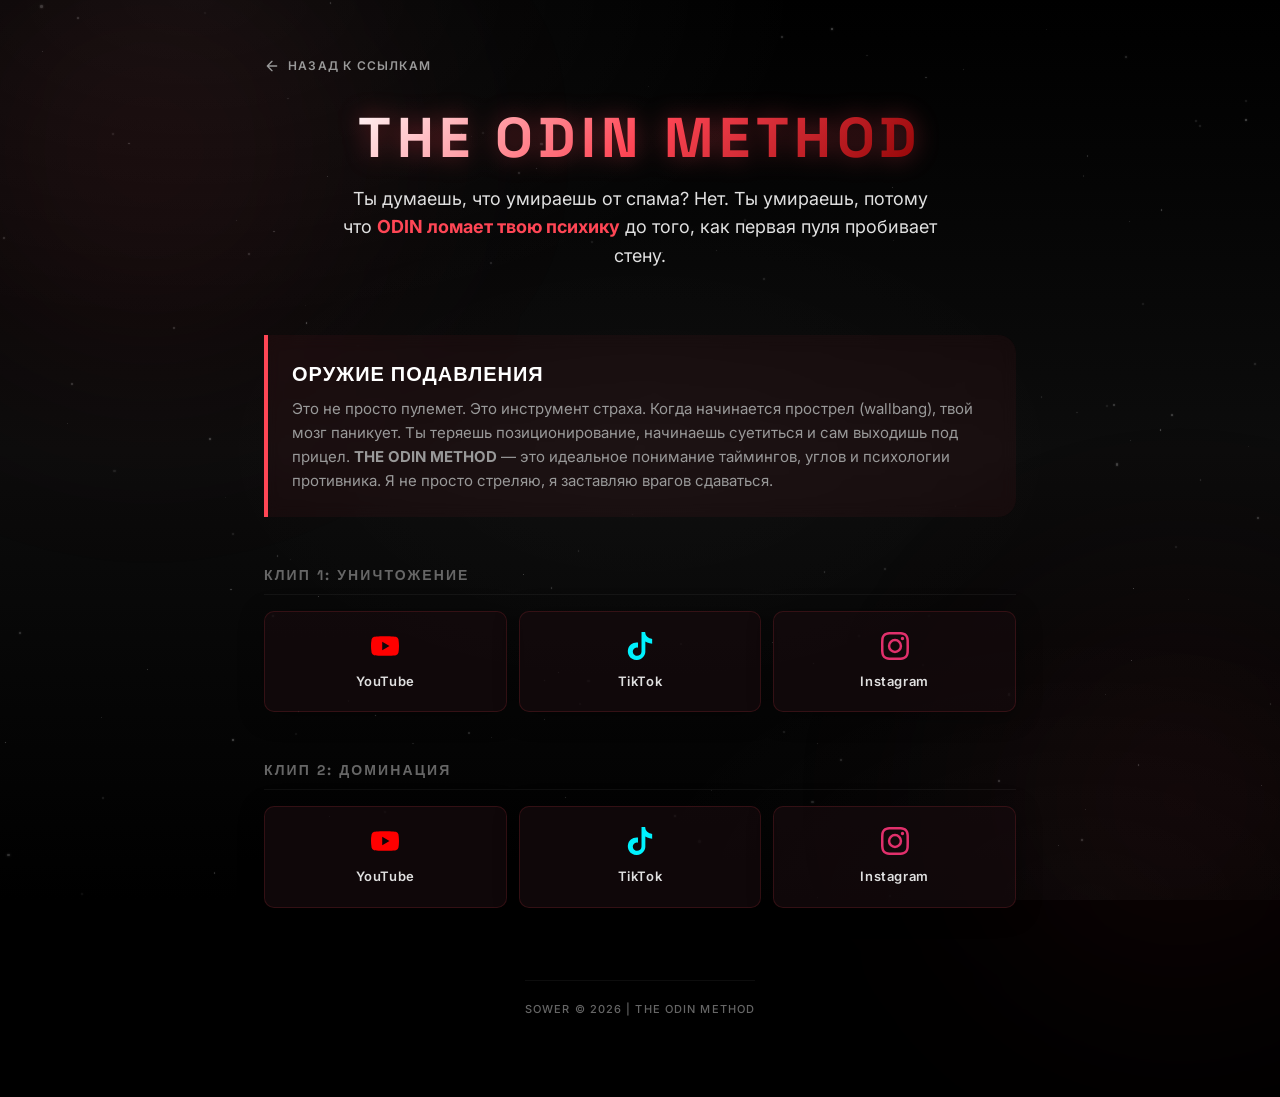
==== val/index.html @ 3fa00acd "Switch theme accents to white; add parallax & ripple Update UI theme to use white/monochrome accents" ====
<!DOCTYPE html>
<html lang="ru">
<head>
  <meta charset="UTF-8" />
  <meta name="viewport" content="width=device-width, initial-scale=1.0" />
  <title>SOWER — THE ODIN METHOD</title>
  <meta name="description" content="Почему ты умираешь от ODIN? Узнай про The ODIN Method." />
  <link rel="preconnect" href="https://fonts.googleapis.com" />
  <link rel="preconnect" href="https://fonts.gstatic.com" crossorigin />
  <link href="https://fonts.googleapis.com/css2?family=Inter:wght@300;400;500;600;700;900&family=Space+Grotesk:wght@300;400;500;600;700;900&display=swap" rel="stylesheet" />
  <link rel="stylesheet" href="../style.css" />
  <link rel="icon" type="image/png" href="../sow_mp4.png" />
  <style>
    /* Valorant ODIN Theme Overrides */
    :root {
      --accent: #ff4655;
      --accent2: #ff7580;
      --bg-card: rgba(20, 10, 12, 0.75);
      --border: rgba(255, 70, 85, 0.15);
      --border-h: rgba(255, 70, 85, 0.4);
      --platform-youtube: #ff0000;
      --platform-tiktok: #00f2fe;
      --platform-instagram: #e1306c;
    }
    
    .bg__glow--1 { background: radial-gradient(circle, rgba(255, 70, 85, 0.1) 0%, transparent 65%); }
    .bg__glow--2 { background: radial-gradient(circle, rgba(200, 40, 50, 0.1) 0%, transparent 65%); }
    
    .odin-header {
      text-align: center;
      margin-bottom: 2rem;
      animation: fadeSlideDown 0.7s ease both;
    }
    
    .odin-title {
      font-family: var(--font-display);
      font-size: 56px;
      font-weight: 900;
      text-transform: uppercase;
      letter-spacing: 0.1em;
      background: linear-gradient(135deg, #ffffff 0%, #ff4655 50%, #8b0000 100%);
      -webkit-background-clip: text;
      -webkit-text-fill-color: transparent;
      background-clip: text;
      margin-bottom: 1rem;
      filter: drop-shadow(0 0 12px rgba(255, 70, 85, 0.4));
      line-height: 1.1;
    }
    
    .odin-subtitle {
      font-size: 18px;
      color: var(--gray-1);
      max-width: 600px;
      margin: 0 auto 2rem;
      line-height: 1.6;
    }

    .odin-subtitle span {
      color: var(--accent);
      font-weight: 700;
    }

    .odin-reason {
      background: rgba(255, 70, 85, 0.05);
      border-left: 4px solid var(--accent);
      padding: 1.5rem;
      border-radius: 0 var(--radius) var(--radius) 0;
      margin-bottom: 2rem;
      backdrop-filter: blur(8px);
      -webkit-backdrop-filter: blur(8px);
      text-align: left;
      animation: fadeSlideUp 0.7s ease both 0.2s;
    }

    .odin-reason h3 {
      font-family: var(--font-display);
      font-size: 20px;
      margin-bottom: 0.5rem;
      color: #fff;
      letter-spacing: 0.05em;
    }

    .odin-reason p {
      color: var(--gray-2);
      font-size: 15px;
      line-height: 1.6;
    }

    .video-group {
      margin-top: 1rem;
      width: 100%;
      animation: fadeSlideUp 0.7s ease both 0.3s;
    }

    .video-group h3 {
      font-family: var(--font-display);
      font-size: 14px;
      letter-spacing: 0.15em;
      text-transform: uppercase;
      color: var(--gray-3);
      margin-bottom: 1rem;
      text-align: left;
      border-bottom: 1px solid rgba(255,255,255,0.05);
      padding-bottom: 8px;
    }

    .video-links {
      display: grid;
      grid-template-columns: repeat(3, 1fr);
      gap: 12px;
      margin-bottom: 2rem;
    }

    .video-link {
      display: flex;
      flex-direction: column;
      align-items: center;
      justify-content: center;
      padding: 20px 16px;
      background: var(--bg-card);
      border: 1px solid var(--border);
      border-radius: var(--radius-sm);
      color: var(--white);
      transition: all 0.3s cubic-bezier(0.34, 1.56, 0.64, 1);
      text-decoration: none;
      gap: 12px;
      box-shadow: var(--shadow);
    }

    .video-link:hover {
      background: rgba(255, 70, 85, 0.1);
      border-color: var(--accent);
      transform: translateY(-4px) scale(1.02);
      box-shadow: 0 8px 24px rgba(255, 70, 85, 0.25);
    }

    .video-link svg {
      width: 28px;
      height: 28px;
      transition: transform 0.3s ease;
    }

    .video-link:hover svg {
      transform: scale(1.15);
    }

    .video-link span {
      font-size: 13px;
      font-weight: 600;
      letter-spacing: 0.05em;
      color: var(--gray-1);
    }
    
    .back-btn {
      display: inline-flex;
      align-items: center;
      gap: 8px;
      color: var(--gray-2);
      text-decoration: none;
      margin-bottom: 2rem;
      font-size: 12px;
      font-weight: 600;
      letter-spacing: 0.1em;
      transition: color 0.3s, transform 0.3s;
      animation: fadeSlideDown 0.7s ease both;
    }
    .back-btn:hover {
      color: var(--white);
      transform: translateX(-4px);
    }

    @media (max-width: 600px) {
      .video-links {
        grid-template-columns: 1fr;
      }
      .odin-title {
        font-size: 40px;
      }
      .odin-reason p {
        font-size: 14px;
      }
    }
  </style>
</head>
<body>

  <!-- Background -->
  <div class="bg">
    <div class="bg__stars" id="bgStars"></div>
    <div class="bg__glow bg__glow--1"></div>
    <div class="bg__glow bg__glow--2"></div>
  </div>

  <div class="layout-wrapper" style="flex-direction: column; align-items: center; max-width: 800px;">
    
    <main class="taplink" style="max-width: 100%; width: 100%;">
      
      <div style="width: 100%; text-align: left;">
        <a href="../" class="back-btn">
          <svg width="16" height="16" viewBox="0 0 24 24" fill="none" stroke="currentColor" stroke-width="2" stroke-linecap="round" stroke-linejoin="round"><path d="M19 12H5M12 19l-7-7 7-7"/></svg>
          НАЗАД К ССЫЛКАМ
        </a>
      </div>

      <header class="odin-header">
        <h1 class="odin-title">THE ODIN METHOD</h1>
        <p class="odin-subtitle">
          Ты думаешь, что умираешь от спама? Нет. Ты умираешь, потому что <span>ODIN ломает твою психику</span> до того, как первая пуля пробивает стену.
        </p>
      </header>

      <section class="odin-reason">
        <h3>ОРУЖИЕ ПОДАВЛЕНИЯ</h3>
        <p>
          Это не просто пулемет. Это инструмент страха. Когда начинается прострел (wallbang), твой мозг паникует. Ты теряешь позиционирование, начинаешь суетиться и сам выходишь под прицел. <b>THE ODIN METHOD</b> — это идеальное понимание таймингов, углов и психологии противника. Я не просто стреляю, я заставляю врагов сдаваться.
        </p>
      </section>

      <section class="video-group">
        <h3>КЛИП 1: УНИЧТОЖЕНИЕ</h3>
        <div class="video-links">
          <a href="https://www.youtube.com/shorts/_hIxSQ-aEFY" target="_blank" rel="noopener" class="video-link" style="--video-accent: var(--platform-youtube);">
            <svg viewBox="0 0 24 24" fill="var(--platform-youtube)"><path d="M23.495 6.205a3.007 3.007 0 0 0-2.088-2.088c-1.87-.501-9.396-.501-9.396-.501s-7.507-.01-9.396.501A3.007 3.007 0 0 0 .527 6.205a31.247 31.247 0 0 0-.522 5.805 31.247 31.247 0 0 0 .522 5.783 3.007 3.007 0 0 0 2.088 2.088c1.868.502 9.396.502 9.396.502s7.506 0 9.396-.502a3.007 3.007 0 0 0 2.088-2.088 31.247 31.247 0 0 0 .5-5.783 31.247 31.247 0 0 0-.5-5.805zM9.609 15.601V8.408l6.264 3.602z"/></svg>
            <span>YouTube</span>
          </a>
          <a href="https://www.tiktok.com/@sow.mp4/video/7539954958112722184" target="_blank" rel="noopener" class="video-link">
            <svg viewBox="0 0 24 24" fill="var(--platform-tiktok)"><path d="M12.525.02c1.31-.02 2.61-.01 3.91-.02.08 1.53.63 3.09 1.75 4.17 1.12 1.11 2.7 1.62 4.24 1.79v4.03c-1.44-.05-2.89-.35-4.2-.97-.57-.26-1.1-.59-1.62-.93-.01 2.92.01 5.84-.02 8.75-.08 1.4-.54 2.79-1.35 3.94-1.31 1.92-3.58 3.17-5.91 3.21-1.43.08-2.86-.31-4.08-1.03-2.02-1.19-3.44-3.37-3.65-5.71-.02-.5-.03-1-.01-1.49.18-1.9 1.12-3.72 2.58-4.96 1.66-1.44 3.98-2.13 6.15-1.72.02 1.48-.04 2.96-.04 4.44-.9-.32-1.98-.23-2.81.33-.85.51-1.44 1.43-1.58 2.41-.14.99.12 2.03.74 2.81.62.78 1.55 1.28 2.56 1.35 1 .08 2.04-.23 2.83-.88.75-.63 1.19-1.58 1.25-2.57.06-2.15.02-4.3.03-6.45V.02z"/></svg>
            <span>TikTok</span>
          </a>
          <a href="https://www.instagram.com/reel/DNgINRoItLT/?igsh=bnoxNm1lanJvbm1h" target="_blank" rel="noopener" class="video-link">
            <svg viewBox="0 0 24 24" fill="var(--platform-instagram)"><path d="M12 2.163c3.204 0 3.584.012 4.85.07 3.252.148 4.771 1.691 4.919 4.919.058 1.265.069 1.645.069 4.849 0 3.205-.012 3.584-.069 4.849-.149 3.225-1.664 4.771-4.919 4.919-1.266.058-1.644.07-4.85.07-3.204 0-3.584-.012-4.849-.07-3.26-.149-4.771-1.699-4.919-4.92-.058-1.265-.07-1.644-.07-4.849 0-3.204.013-3.583.07-4.849.149-3.227 1.664-4.771 4.919-4.919 1.266-.057 1.645-.069 4.849-.069zM12 0C8.741 0 8.333.014 7.053.072 2.695.272.273 2.69.073 7.052.014 8.333 0 8.741 0 12c0 3.259.014 3.668.072 4.948.2 4.358 2.618 6.78 6.98 6.981 1.281.058 1.689.072 4.948.072 3.259 0 3.668-.014 4.948-.072 4.354-.2 6.782-2.618 6.979-6.98.059-1.28.073-1.689.073-4.948 0-3.259-.014-3.667-.072-4.947-.196-4.354-2.617-6.78-6.979-6.98C15.668.014 15.259 0 12 0zm0 5.838a6.162 6.162 0 100 12.324 6.162 6.162 0 000-12.324zM12 16a4 4 0 110-8 4 4 0 010 8zm6.406-11.845a1.44 1.44 0 100 2.881 1.44 1.44 0 000-2.881z"/></svg>
            <span>Instagram</span>
          </a>
        </div>
      </section>

      <section class="video-group" style="animation-delay: 0.4s;">
        <h3>КЛИП 2: ДОМИНАЦИЯ</h3>
        <div class="video-links">
          <a href="https://youtube.com/shorts/W0gZ8B8G8as?si=yPiXr6kn-CRlIjHe" target="_blank" rel="noopener" class="video-link">
            <svg viewBox="0 0 24 24" fill="var(--platform-youtube)"><path d="M23.495 6.205a3.007 3.007 0 0 0-2.088-2.088c-1.87-.501-9.396-.501-9.396-.501s-7.507-.01-9.396.501A3.007 3.007 0 0 0 .527 6.205a31.247 31.247 0 0 0-.522 5.805 31.247 31.247 0 0 0 .522 5.783 3.007 3.007 0 0 0 2.088 2.088c1.868.502 9.396.502 9.396.502s7.506 0 9.396-.502a3.007 3.007 0 0 0 2.088-2.088 31.247 31.247 0 0 0 .5-5.783 31.247 31.247 0 0 0-.5-5.805zM9.609 15.601V8.408l6.264 3.602z"/></svg>
            <span>YouTube</span>
          </a>
          <a href="https://www.tiktok.com/@sow.mp4/video/7637536077955321095" target="_blank" rel="noopener" class="video-link">
            <svg viewBox="0 0 24 24" fill="var(--platform-tiktok)"><path d="M12.525.02c1.31-.02 2.61-.01 3.91-.02.08 1.53.63 3.09 1.75 4.17 1.12 1.11 2.7 1.62 4.24 1.79v4.03c-1.44-.05-2.89-.35-4.2-.97-.57-.26-1.1-.59-1.62-.93-.01 2.92.01 5.84-.02 8.75-.08 1.4-.54 2.79-1.35 3.94-1.31 1.92-3.58 3.17-5.91 3.21-1.43.08-2.86-.31-4.08-1.03-2.02-1.19-3.44-3.37-3.65-5.71-.02-.5-.03-1-.01-1.49.18-1.9 1.12-3.72 2.58-4.96 1.66-1.44 3.98-2.13 6.15-1.72.02 1.48-.04 2.96-.04 4.44-.9-.32-1.98-.23-2.81.33-.85.51-1.44 1.43-1.58 2.41-.14.99.12 2.03.74 2.81.62.78 1.55 1.28 2.56 1.35 1 .08 2.04-.23 2.83-.88.75-.63 1.19-1.58 1.25-2.57.06-2.15.02-4.3.03-6.45V.02z"/></svg>
            <span>TikTok</span>
          </a>
          <a href="https://www.instagram.com/reel/DYFO6xxI6Bh/?igsh=MWc1YzhueTZtNGg3NQ==" target="_blank" rel="noopener" class="video-link">
            <svg viewBox="0 0 24 24" fill="var(--platform-instagram)"><path d="M12 2.163c3.204 0 3.584.012 4.85.07 3.252.148 4.771 1.691 4.919 4.919.058 1.265.069 1.645.069 4.849 0 3.205-.012 3.584-.069 4.849-.149 3.225-1.664 4.771-4.919 4.919-1.266.058-1.644.07-4.85.07-3.204 0-3.584-.012-4.849-.07-3.26-.149-4.771-1.699-4.919-4.92-.058-1.265-.07-1.644-.07-4.849 0-3.204.013-3.583.07-4.849.149-3.227 1.664-4.771 4.919-4.919 1.266-.057 1.645-.069 4.849-.069zM12 0C8.741 0 8.333.014 7.053.072 2.695.272.273 2.69.073 7.052.014 8.333 0 8.741 0 12c0 3.259.014 3.668.072 4.948.2 4.358 2.618 6.78 6.98 6.981 1.281.058 1.689.072 4.948.072 3.259 0 3.668-.014 4.948-.072 4.354-.2 6.782-2.618 6.979-6.98.059-1.28.073-1.689.073-4.948 0-3.259-.014-3.667-.072-4.947-.196-4.354-2.617-6.78-6.979-6.98C15.668.014 15.259 0 12 0zm0 5.838a6.162 6.162 0 100 12.324 6.162 6.162 0 000-12.324zM12 16a4 4 0 110-8 4 4 0 010 8zm6.406-11.845a1.44 1.44 0 100 2.881 1.44 1.44 0 000-2.881z"/></svg>
            <span>Instagram</span>
          </a>
        </div>
      </section>

      <footer class="footer" style="text-align: center; margin-top: 40px; border-top: 1px solid rgba(255,255,255,0.05); padding-top: 20px;">
        <p>SOWER © 2026 | THE ODIN METHOD</p>
      </footer>

    </main>
  </div>

  <script src="../main.js"></script>
</body>
</html>
---- style.css ----
/* ===================================================
   SOWER — Refined Dark Theme
   =================================================== */

*, *::before, *::after { box-sizing: border-box; margin: 0; padding: 0; }

:root {
  --bg:        #000000;
  --bg-card:   rgba(15, 15, 15, 0.75);
  --border:    rgba(255, 255, 255, 0.1);
  --border-h:  rgba(255, 255, 255, 0.25);
  --white:     #ffffff;
  --gray-1:    #e0e0e0;
  --gray-2:    #999999;
  --gray-3:    #666666;
  --accent:    #ffffff;
  --accent2:   #cccccc;

  /* Platform colors */
  --platform-telegram: #ffffff;
  --platform-discord: #ffffff;
  --platform-steam: #ffffff;
  --platform-riot: #ffffff;
  --platform-github: #ffffff;
  --platform-email: #ffffff;
  --platform-youtube: #ffffff;
  --platform-tiktok: #ffffff;
  --platform-instagram: #ffffff;

  --font-main: 'Inter', -apple-system, BlinkMacSystemFont, sans-serif;
  --font-display: 'Space Grotesk', sans-serif;
  --radius:    18px;
  --radius-sm: 10px;
  --transition: 0.25s cubic-bezier(0.4, 0, 0.2, 1);
  --shadow:    0 4px 24px rgba(0, 0, 0, 0.4);
  --shadow-lg: 0 8px 40px rgba(0, 0, 0, 0.6);
}

html {
  scroll-behavior: smooth;
}

body {
  background: var(--bg);
  color: var(--white);
  font-family: var(--font-main);
  line-height: 1.5;
  min-height: 100vh;
  display: flex;
  flex-direction: column;
  align-items: center;
  overflow-x: hidden;
  -webkit-font-smoothing: antialiased;
  -moz-osx-font-smoothing: grayscale;
  position: relative;
}

a { text-decoration: none; color: inherit; }
button { cursor: pointer; border: none; background: none; font-family: inherit; }

/* ── Background ── */
.bg {
  position: fixed;
  inset: 0;
  z-index: 0;
  pointer-events: none;
  background:
    radial-gradient(ellipse 80% 60% at 15% 0%, rgba(255, 255, 255, 0.05) 0%, transparent 60%),
    radial-gradient(ellipse 60% 50% at 85% 100%, rgba(255, 255, 255, 0.03) 0%, transparent 60%),
    radial-gradient(ellipse 50% 40% at 50% 50%, rgba(255, 255, 255, 0.02) 0%, transparent 70%),
    linear-gradient(180deg, #000000 0%, #0c0c0c 50%, #000000 100%);
}

.bg__stars {
  position: absolute;
  inset: 0;
  opacity: 0.5;
}

.bg__glow {
  position: absolute;
  border-radius: 50%;
  filter: blur(100px);
}

.bg__glow--1 {
  width: 700px; height: 700px;
  top: -200px; left: -200px;
  background: radial-gradient(circle, rgba(255, 255, 255, 0.05) 0%, transparent 65%);
}

.bg__glow--2 {
  width: 600px; height: 600px;
  bottom: -200px; right: -200px;
  background: radial-gradient(circle, rgba(255, 255, 255, 0.04) 0%, transparent 65%);
}

/* ── Layout ── */
.layout-wrapper {
  display: flex;
  justify-content: center;
  align-items: flex-start;
  gap: 48px;
  width: 100%;
  max-width: 1360px;
  margin: 0 auto;
  position: relative;
  z-index: 1;
  padding: 56px 24px 80px;
}

.taplink {
  width: 100%;
  max-width: 500px;
  display: flex;
  flex-direction: column;
  align-items: center;
}

/* ── Profile Header ── */
.profile {
  display: flex;
  flex-direction: column;
  align-items: center;
  text-align: center;
  margin-bottom: 44px;
  animation: fadeSlideDown 0.7s ease both;
  transition: transform 0.3s ease;
}

.profile:hover {
  transform: translateY(-4px);
}

.profile__name {
  font-family: var(--font-display);
  font-size: 44px;
  font-weight: 700;
  letter-spacing: 0.18em;
  margin-bottom: 0;
  background: linear-gradient(135deg, #ffffff 0%, #999999 40%, #444444 100%);
  -webkit-background-clip: text;
  -webkit-text-fill-color: transparent;
  background-clip: text;
  position: relative;
  text-align: center;
  width: 100%;
}

/* Subtle underline accent */
.profile__name::after {
  content: '';
  display: block;
  margin: 12px auto 0;
  width: 40px;
  height: 2px;
  border-radius: 2px;
  background: linear-gradient(90deg, var(--accent), var(--accent2));
  opacity: 0.7;
}

.profile__tagline {
  font-size: 13px;
  font-weight: 400;
  color: var(--gray-2);
  margin-top: 14px;
  display: flex;
  align-items: center;
  justify-content: center;
  gap: 8px;
  letter-spacing: 0.04em;
}

.dot {
  font-size: 16px;
  color: var(--gray-3);
  opacity: 0.5;
  line-height: 1;
}

/* ── Section Title ── */
.section-title {
  width: 100%;
  font-size: 11px;
  font-weight: 600;
  letter-spacing: 0.12em;
  color: var(--gray-3);
  text-transform: uppercase;
  margin: 28px 0 10px;
  text-align: left;
  padding-left: 4px;
  animation: fadeSlideUp 0.7s ease both;
}

/* ── Links ── */
.links {
  width: 100%;
  display: flex;
  flex-direction: column;
  gap: 10px;
}

.link {
  width: 100%;
  display: flex;
  align-items: center;
  padding: 17px 22px;
  background: var(--bg-card);
  border: 1px solid var(--border);
  border-radius: var(--radius);
  color: var(--white);
  text-decoration: none;
  transition:
    transform 0.3s cubic-bezier(0.34, 1.56, 0.64, 1),
    box-shadow 0.3s cubic-bezier(0.4, 0, 0.2, 1),
    background-color 0.3s ease,
    border-color 0.3s ease;
  position: relative;
  overflow: hidden;
  gap: 14px;
  box-shadow: var(--shadow);
  will-change: transform;
  animation: fadeSlideUp 0.7s ease both;
  backdrop-filter: blur(16px);
  -webkit-backdrop-filter: blur(16px);
  cursor: pointer;
}

/* Subtle left accent line */
.link::before {
  content: '';
  position: absolute;
  left: 0;
  top: 20%;
  bottom: 20%;
  width: 2px;
  border-radius: 2px;
  background: currentColor;
  opacity: 0;
  transition: opacity var(--transition);
}

.link:nth-child(1) { animation-delay: 0.08s; }
.link:nth-child(2) { animation-delay: 0.13s; }
.link:nth-child(3) { animation-delay: 0.18s; }
.link:nth-child(4) { animation-delay: 0.23s; }
.link:nth-child(5) { animation-delay: 0.28s; }
.link:nth-child(6) { animation-delay: 0.33s; }

.link:hover {
  background: rgba(255, 255, 255, 0.07);
  border-color: var(--border-h);
  transform: translateY(-3px) scale(1.005);
  box-shadow: var(--shadow-lg), 0 0 24px rgba(255, 255, 255, 0.12);
}

.link:hover::before {
  opacity: 0.6;
}

.link:active {
  transform: translateY(-1px) scale(1.002);
}

.link__icon {
  width: 22px; height: 22px;
  display: flex;
  align-items: center;
  justify-content: center;
  flex-shrink: 0;
  color: var(--gray-2);
  transition: color var(--transition), transform var(--transition);
}

.link:hover .link__icon {
  color: var(--white);
  transform: scale(1.15);
}

.link__icon img {
  width: 100%;
  height: 100%;
  object-fit: contain;
  border-radius: var(--radius-sm);
}

.link__title {
  position: absolute;
  left: 50%;
  transform: translateX(-50%);
  font-size: 14px;
  font-weight: 600;
  letter-spacing: 0.04em;
  text-align: center;
  transition: color var(--transition);
}

/* ── Split Link (Riot Games: main area + copy pill) ── */
.link--split {
  padding: 0;
  overflow: visible;
  gap: 0;
  position: relative;
}

.link__main-area {
  display: flex;
  align-items: center;
  gap: 14px;
  width: 100%;
  padding: 17px 22px;
  padding-right: 100px; /* room for badge */
  color: inherit;
  text-decoration: none;
  border-radius: var(--radius);
  transition: color var(--transition);
}

.link--split .link__icon {
  width: 22px; height: 22px;
  flex-shrink: 0;
  display: flex;
  align-items: center;
  justify-content: center;
  color: var(--gray-2);
  transition: color var(--transition), transform var(--transition);
}

.link__main-area:hover .link__icon {
  color: var(--platform-riot);
  transform: scale(1.15);
}

.link--split .link__title {
  /* Inherits absolute positioning */
}

/* Copy pill — hidden by default, appears on card hover */
.link__copy-btn {
  position: absolute;
  top: 50%;
  right: 14px;
  transform: translateY(-50%) translateX(8px);
  opacity: 0;
  pointer-events: none;

  display: flex;
  align-items: center;
  justify-content: center;
  min-width: 68px;
  height: 26px;
  overflow: hidden;

  background: rgba(255, 255, 255, 0.1);
  border: 1px solid rgba(255, 255, 255, 0.2);
  border-radius: 100px;
  backdrop-filter: blur(8px);
  -webkit-backdrop-filter: blur(8px);

  cursor: pointer;
  font-family: var(--font-main);
  transition: opacity 0.3s ease, transform 0.3s cubic-bezier(0.34, 1.56, 0.64, 1),
              background-color 0.3s ease, border-color 0.3s ease;
}

/* Show pill when card is hovered */
.link--split:hover .link__copy-btn {
  opacity: 1;
  transform: translateY(-50%) translateX(0);
  pointer-events: auto;
}

.link__copy-btn:hover {
  background: rgba(255, 255, 255, 0.15);
  border-color: rgba(255, 255, 255, 0.3);
}

/* Label & ID — crossfade on button hover */
.link__copy-btn__label,
.link__copy-btn__id {
  position: absolute;
  left: 50%;
  white-space: nowrap;
  line-height: 1;
  pointer-events: none;
  transition: opacity var(--transition), transform var(--transition);
}

.link__copy-btn__label {
  font-size: 9px;
  font-weight: 700;
  letter-spacing: 0.1em;
  text-transform: uppercase;
  color: var(--platform-riot);
  opacity: 1;
  transform: translateX(-50%) translateY(0);
}

.link__copy-btn__id {
  font-size: 10px;
  font-weight: 600;
  letter-spacing: 0.04em;
  color: var(--gray-1);
  opacity: 0;
  transform: translateX(-50%) translateY(5px);
}

.link__copy-btn:hover .link__copy-btn__label {
  opacity: 0;
  transform: translateX(-50%) translateY(-5px);
}

.link__copy-btn:hover .link__copy-btn__id {
  opacity: 1;
  transform: translateX(-50%) translateY(0);
}

/* Telegram pill color override */
.link--telegram .link__copy-btn {
  background: rgba(255, 255, 255, 0.1);
  border-color: rgba(255, 255, 255, 0.2);
}
.link--telegram .link__copy-btn:hover {
  background: rgba(255, 255, 255, 0.15);
  border-color: rgba(255, 255, 255, 0.3);
}
.link--telegram .link__copy-btn .link__copy-btn__label {
  color: var(--platform-telegram);
}

/* Discord pill color override */
.link--discord .link__copy-btn {
  background: rgba(255, 255, 255, 0.1);
  border-color: rgba(255, 255, 255, 0.2);
}
.link--discord .link__copy-btn:hover {
  background: rgba(255, 255, 255, 0.15);
  border-color: rgba(255, 255, 255, 0.3);
}
.link--discord .link__copy-btn .link__copy-btn__label {
  color: var(--platform-discord);
}

/* Keep old classes hidden */
.link__copy-badge { display: none; }
.link__id-display  { display: none; }

.link--copy {
  position: relative;
  margin-bottom: 6px;
}

/* ── Side Channels ── */
.side-channels {
  width: 210px;
  display: flex;
  flex-direction: column;
  gap: 12px;
  padding-top: 72px;
}

.channel-block {
  display: flex;
  flex-direction: column;
  align-items: center;
  text-align: center;
  padding: 18px 14px 16px;
  background: var(--bg-card);
  border: 1px solid var(--border);
  border-radius: var(--radius);
  backdrop-filter: blur(16px);
  -webkit-backdrop-filter: blur(16px);
  transition: transform 0.4s cubic-bezier(0.34, 1.56, 0.64, 1), box-shadow 0.3s ease, border-color 0.3s ease, background-color 0.3s ease;
  animation: fadeSlideUp 0.7s ease both, float 6s ease-in-out infinite;
  box-shadow: var(--shadow);
  gap: 10px;
  will-change: transform;
  --channel-accent: var(--accent);
  position: relative;
  overflow: hidden;
}

/* Subtle top glow bar per channel */
.channel-block::before {
  content: '';
  position: absolute;
  top: 0; left: 10%; right: 10%;
  height: 1px;
  background: linear-gradient(90deg, transparent, var(--channel-accent), transparent);
  opacity: 0;
  transition: opacity var(--transition);
}

.channel-block:hover::before {
  opacity: 0.6;
}

.channel-block:hover {
  background: rgba(255, 255, 255, 0.06);
  border-color: rgba(255,255,255,0.18);
  transform: translateY(-6px) scale(1.02);
  box-shadow: var(--shadow-lg), 0 0 30px rgba(255, 255, 255, 0.15);
  z-index: 10;
}

.channel-block:active {
  transform: translateY(-2px) scale(0.98);
}

.channel-block:nth-of-type(1) { animation-delay: 0.08s, 0s; }
.channel-block:nth-of-type(2) { animation-delay: 0.16s, 0.2s; }
.channel-block:nth-of-type(3) { animation-delay: 0.24s, 0.4s; }
.channel-block:nth-of-type(4) { animation-delay: 0.32s, 0.1s; }
.channel-block:nth-of-type(5) { animation-delay: 0.40s, 0.3s; }
.channel-block:nth-of-type(6) { animation-delay: 0.48s, 0.5s; }

.channel-block__avatar {
  width: 56px;
  height: 56px;
  border-radius: 14px;
  overflow: hidden;
  border: 1px solid var(--border);
  background: rgba(255,255,255,0.04);
  display: flex;
  align-items: center;
  justify-content: center;
  transition: border-color var(--transition), transform var(--transition), box-shadow var(--transition);
  flex-shrink: 0;
}

.channel-block:hover .channel-block__avatar {
  border-color: rgba(255,255,255,0.15);
  transform: scale(1.05);
  box-shadow: 0 4px 16px rgba(0,0,0,0.4);
}

.channel-block__avatar img,
.channel-block__avatar svg {
  width: 100%;
  height: 100%;
  object-fit: cover;
}

.channel-block__avatar svg {
  padding: 18px;
  color: var(--gray-2);
}

.channel-block__content {
  display: flex;
  flex-direction: column;
  align-items: center;
  text-align: center;
  flex: 1;
}

.channel-block__title {
  font-family: var(--font-display);
  font-size: 15px;
  font-weight: 700;
  letter-spacing: 0.01em;
  color: var(--white);
  line-height: 1.3;
  text-align: center;
}

.channel-block__subtitle {
  font-size: 10px;
  font-weight: 400;
  color: var(--gray-2);
  margin-top: 2px;
  letter-spacing: 0.04em;
  text-align: center;
  opacity: 0.55;
}

.channel-block__platforms {
  position: absolute;
  top: 50%;
  left: 50%;
  transform: translate(-50%, -50%) scale(0.8);
  display: flex;
  flex-direction: column;
  gap: 8px;
  justify-content: center;
  opacity: 0;
  pointer-events: none;
  transition: all 0.4s cubic-bezier(0.34, 1.56, 0.64, 1);
  z-index: 1;
}

aside.side-channels--left .channel-block:hover .channel-block__platforms {
  opacity: 1;
  transform: translate(calc(-50% - 52px), -50%) scale(1);
  pointer-events: auto;
}

aside.side-channels--right .channel-block:hover .channel-block__platforms {
  opacity: 1;
  transform: translate(calc(-50% + 52px), -50%) scale(1);
  pointer-events: auto;
}

.channel-block__avatar,
.channel-block__title,
.channel-block__subtitle {
  position: relative;
  z-index: 2;
}

/* ── Platform Buttons ── */
.platform-link {
  width: 30px;
  height: 30px;
  display: flex;
  align-items: center;
  justify-content: center;
  background: rgba(255,255,255,0.03);
  border: 1px solid rgba(255,255,255,0.07);
  border-radius: 8px;
  color: var(--gray-3);
  transition: transform var(--transition), background-color var(--transition), border-color var(--transition), color var(--transition), box-shadow var(--transition);
  will-change: transform;
}

.platform-link:hover {
  background: var(--channel-accent);
  border-color: var(--channel-accent);
  color: #fff;
  transform: translateY(-2px) scale(1.08);
  box-shadow: 0 4px 14px color-mix(in srgb, var(--channel-accent) 50%, transparent);
}

.platform-link svg {
  width: 16px;
  height: 16px;
}

/* ── Footer ── */
.footer {
  margin-top: 56px;
  font-size: 11px;
  color: var(--gray-3);
  letter-spacing: 0.1em;
  text-transform: uppercase;
  animation: fadeSlideUp 0.7s ease both 0.5s;
  font-weight: 500;
  opacity: 0.6;
}

/* ── Toast ── */
.copy-toast {
  position: fixed;
  bottom: 36px;
  left: 50%;
  transform: translateX(-50%) translateY(16px);
  background: rgba(255, 255, 255, 0.96);
  color: #0a0a18;
  font-size: 13px;
  font-weight: 700;
  letter-spacing: 0.04em;
  padding: 12px 28px;
  border-radius: 100px;
  opacity: 0;
  pointer-events: none;
  transition: all 0.28s cubic-bezier(0.4, 0, 0.2, 1);
  z-index: 1000;
  box-shadow: 0 8px 32px rgba(0,0,0,0.4), 0 0 0 1px rgba(255,255,255,0.2);
}

.copy-toast.show {
  opacity: 1;
  transform: translateX(-50%) translateY(0);
}

/* ── Animations ── */
@keyframes fadeSlideDown {
  from {
    opacity: 0;
    transform: translateY(-24px);
    filter: blur(6px);
  }
  to {
    opacity: 1;
    transform: translateY(0);
    filter: blur(0);
  }
}

@keyframes fadeSlideUp {
  from {
    opacity: 0;
    transform: translateY(20px);
    filter: blur(4px);
  }
  to {
    opacity: 1;
    transform: translateY(0);
    filter: blur(0);
  }
}

/* ── Stars ── */
.star {
  position: absolute;
  border-radius: 50%;
  background: white;
  animation: twinkle var(--dur, 3s) ease-in-out infinite;
  opacity: var(--op, 0.3);
}

@keyframes twinkle {
  0%, 100% { opacity: var(--op, 0.3); transform: scale(1); }
  50%       { opacity: calc(var(--op, 0.3) * 0.15); transform: scale(0.75); }
}

@keyframes float {
  0%, 100% { transform: translateY(0px); }
  50% { transform: translateY(-8px); }
}

@keyframes glow-pulse {
  0%, 100% { filter: drop-shadow(0 0 8px rgba(255, 255, 255, 0)); }
  50% { filter: drop-shadow(0 0 12px rgba(255, 255, 255, 0.2)); }
}

/* ── Platform Link Colors (main links) ── */

.link--telegram { background: rgba(20, 20, 20, 0.7); border-color: rgba(255, 255, 255, 0.08); }
.link--telegram::before { color: var(--platform-telegram); }
.link--telegram:hover { background: rgba(255, 255, 255, 0.1); border-color: rgba(255, 255, 255, 0.2); box-shadow: 0 8px 32px rgba(255, 255, 255, 0.1), var(--shadow-lg); }
.link--telegram .link__icon { color: var(--gray-2); }
.link--telegram:hover .link__icon { color: var(--platform-telegram); }

.link--discord { background: rgba(20, 20, 20, 0.7); border-color: rgba(255, 255, 255, 0.08); }
.link--discord::before { color: var(--platform-discord); }
.link--discord:hover { background: rgba(255, 255, 255, 0.1); border-color: rgba(255, 255, 255, 0.2); box-shadow: 0 8px 32px rgba(255, 255, 255, 0.1), var(--shadow-lg); }
.link--discord .link__icon { color: var(--gray-2); }
.link--discord:hover .link__icon { color: var(--platform-discord); }

.link--steam { background: rgba(20, 20, 20, 0.7); border-color: rgba(255, 255, 255, 0.08); }
.link--steam::before { color: var(--platform-steam); }
.link--steam:hover { background: rgba(255, 255, 255, 0.1); border-color: rgba(255, 255, 255, 0.2); box-shadow: 0 8px 32px rgba(255, 255, 255, 0.1), var(--shadow-lg); }
.link--steam .link__icon { color: var(--gray-2); }
.link--steam:hover .link__icon { color: var(--platform-steam); }

.link--riot { background: rgba(20, 20, 20, 0.7); border-color: rgba(255, 255, 255, 0.08); }
.link--riot::before { color: var(--platform-riot); }
.link--riot:hover { background: rgba(255, 255, 255, 0.1); border-color: rgba(255, 255, 255, 0.2); box-shadow: 0 8px 32px rgba(255, 255, 255, 0.1), var(--shadow-lg); }
.link--riot .link__icon { color: var(--gray-2); }
.link--riot:hover .link__icon { color: var(--platform-riot); }

.link--github { background: rgba(20, 20, 20, 0.7); border-color: rgba(230, 237, 243, 0.07); }
.link--github::before { color: #e6edf3; }
.link--github:hover { background: rgba(255, 255, 255, 0.12); border-color: rgba(255, 255, 255, 0.2); box-shadow: 0 8px 32px rgba(255, 255, 255, 0.1), var(--shadow-lg); }
.link--github .link__icon { color: var(--gray-2); }
.link--github:hover .link__icon { color: var(--platform-github); }

.link--email { background: rgba(20, 20, 20, 0.7); border-color: rgba(255, 255, 255, 0.08); }
.link--email::before { color: var(--platform-email); }
.link--email:hover { background: rgba(255, 255, 255, 0.1); border-color: rgba(255, 255, 255, 0.2); box-shadow: 0 8px 32px rgba(255, 255, 255, 0.1), var(--shadow-lg); }
.link--email .link__icon { color: var(--gray-2); }
.link--email:hover .link__icon { color: var(--platform-email); }

/* ── Responsive ── */
@media (max-width: 1200px) {
  .layout-wrapper {
    flex-direction: column;
    align-items: center;
    gap: 32px;
    padding: 40px 20px 60px;
  }

  .taplink { order: 1; padding: 0; }

  .side-channels {
    width: 100%;
    max-width: 500px;
    padding-top: 0;
    display: grid;
    grid-template-columns: repeat(2, 1fr);
    gap: 14px;
  }

  .side-channels--left  { order: 2; }
  .side-channels--right { order: 3; }

  .section-title--mobile {
    display: block !important;
    grid-column: span 2;
    margin-bottom: 8px;
  }
}

@media (max-width: 768px) {
  .layout-wrapper {
    padding: 32px 16px 54px;
    gap: 28px;
  }

  .profile__name {
    font-size: 36px;
    letter-spacing: 0.15em;
  }

  .profile__tagline {
    font-size: 12px;
    margin-top: 14px;
  }

  .link {
    padding: 16px 20px;
  }

  .link__title {
    font-size: 13px;
  }

  .channel-block {
    padding: 16px 12px;
  }

  .channel-block__avatar {
    width: 52px;
    height: 52px;
  }

  .channel-block__title {
    font-size: 14px;
  }

  .platform-link {
    width: 28px;
    height: 28px;
  }
}

@media (max-width: 600px) {
  .layout-wrapper {
    padding: 24px 12px 48px;
    gap: 20px;
  }

  .side-channels {
    grid-template-columns: 1fr;
    gap: 10px;
  }

  .section-title--mobile { grid-column: span 1; }

  .profile__name {
    font-size: 32px;
    letter-spacing: 0.14em;
  }

  .profile__tagline {
    font-size: 12px;
    margin-top: 12px;
  }

  .link {
    padding: 14px 16px;
    margin-bottom: 4px;
  }

  .link__title {
    font-size: 13px;
    padding-right: 20px;
  }

  .link__icon {
    width: 20px;
    height: 20px;
  }

  .link__copy-badge {
    display: block;
    opacity: 1;
    transform: translateY(-50%) translateX(0);
    right: 10px;
  }

  .channel-block {
    padding: 14px 10px;
  }

  .channel-block__avatar {
    width: 48px;
    height: 48px;
  }

  .channel-block__title {
    font-size: 13px;
  }

  .channel-block__subtitle {
    font-size: 9px;
    letter-spacing: 0.03em;
  }

  .platform-link {
    width: 26px;
    height: 26px;
  }

  .platform-link svg {
    width: 14px;
    height: 14px;
  }

  .side-channels--left .channel-block__platforms,
  .side-channels--right .channel-block__platforms {
    justify-content: center;
  }

  .footer {
    font-size: 10px;
    margin-top: 40px;
  }
}

@media (max-width: 375px) {
  .profile__name {
    font-size: 28px;
    letter-spacing: 0.12em;
  }

  .link {
    padding: 12px 14px;
  }

  .link__title {
    font-size: 12px;
  }

  .channel-block {
    padding: 12px 8px;
  }
}
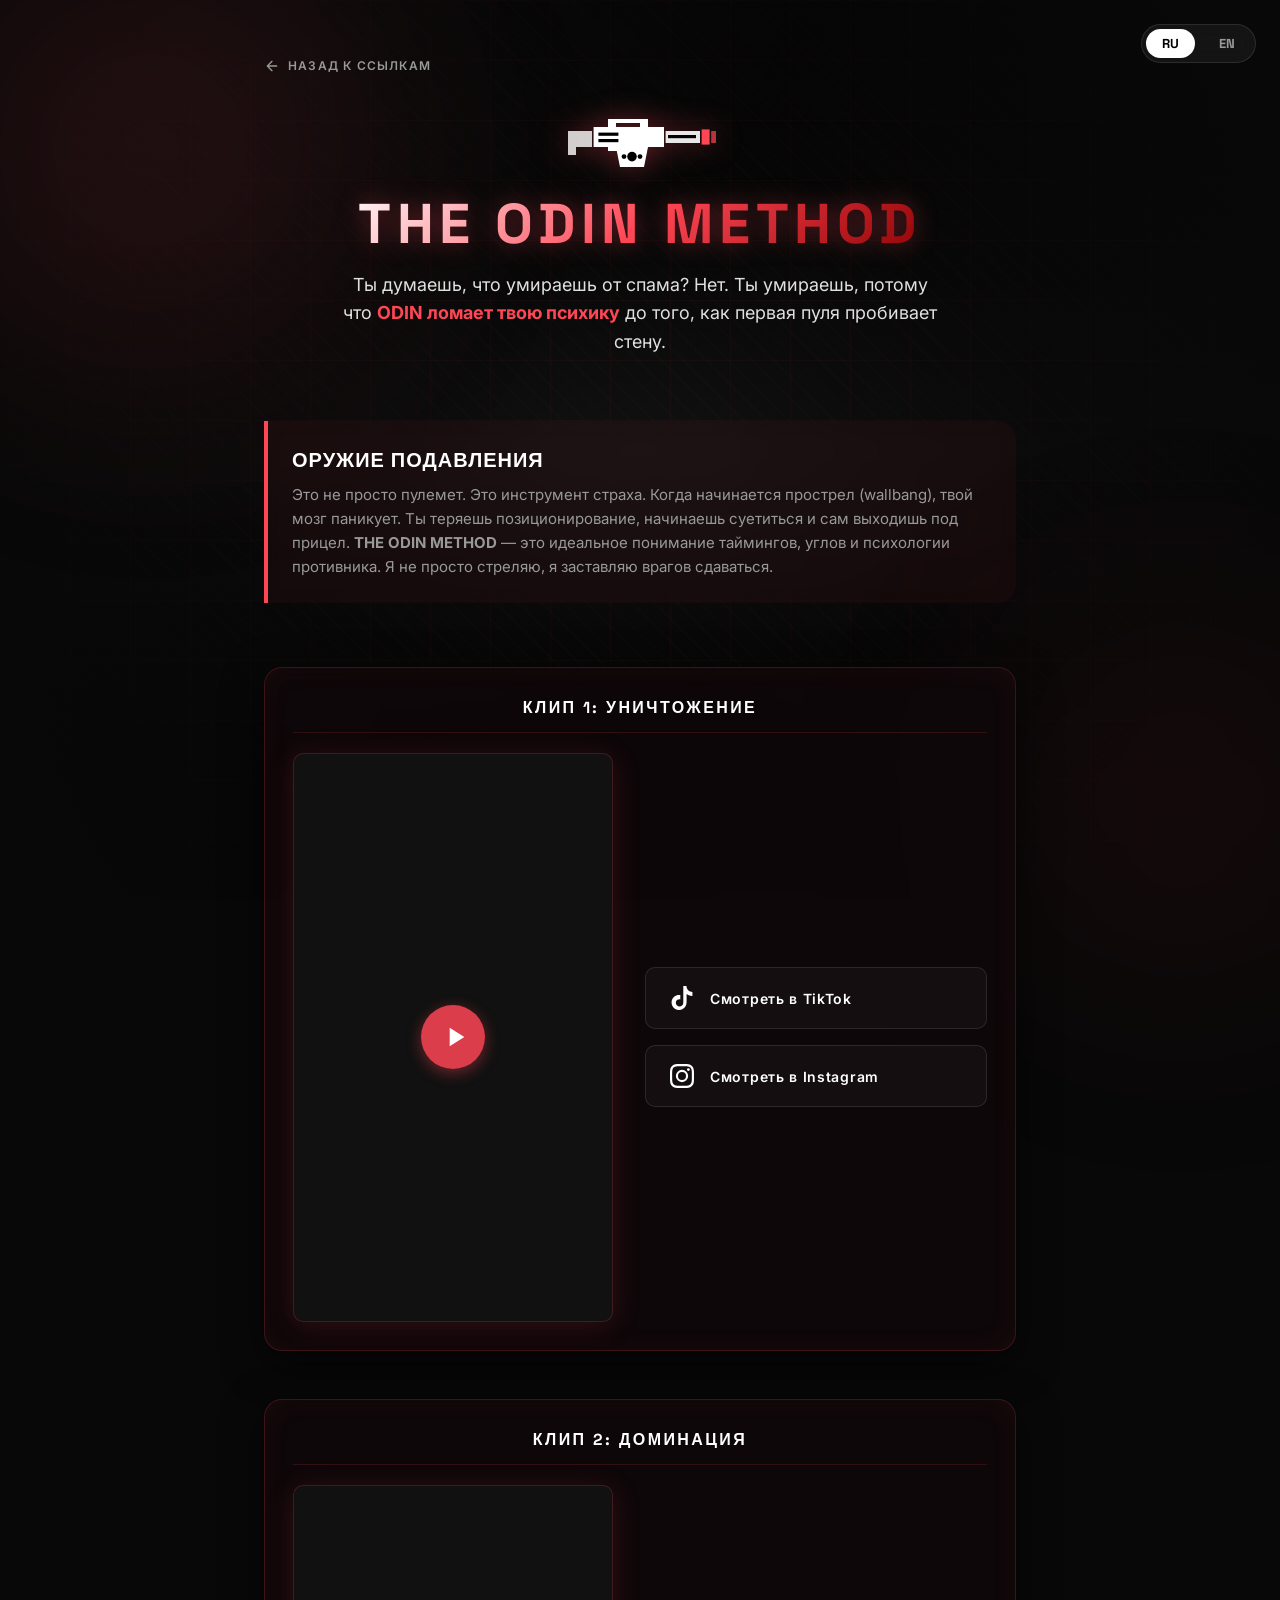
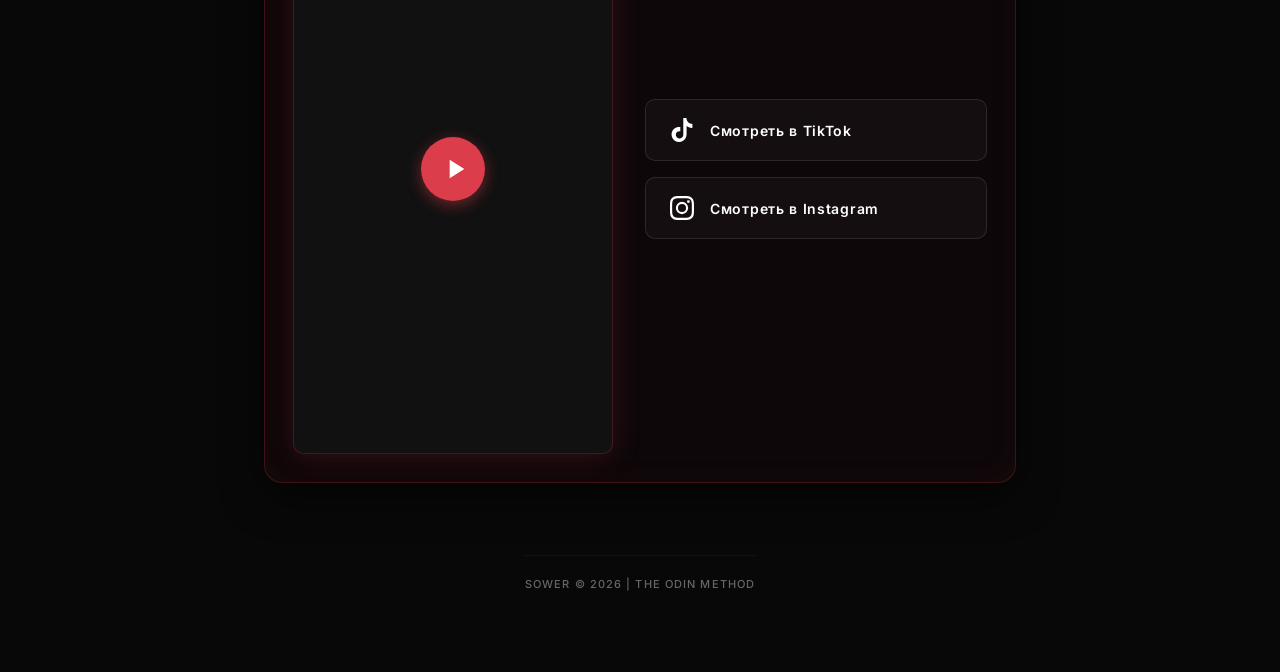
==== commit e58611b6: "Parallax via CSS vars; UI/UX styling and i18n Move parallax logic to CSS variables (--prlx-x/--prlx-" ====
--- a/val/index.html
+++ b/val/index.html
@@ -1,10 +1,10 @@
 <!DOCTYPE html>
-<html lang="ru">
+<html lang="ru" data-lang="ru">
 <head>
   <meta charset="UTF-8" />
   <meta name="viewport" content="width=device-width, initial-scale=1.0" />
   <title>SOWER — THE ODIN METHOD</title>
-  <meta name="description" content="Почему ты умираешь от ODIN? Узнай про The ODIN Method." />
+  <meta name="description" content="Почему ты умираешь от ODIN? Узнай про The ODIN Method. / Why do you die from ODIN? Learn The ODIN Method." />
   <link rel="preconnect" href="https://fonts.googleapis.com" />
   <link rel="preconnect" href="https://fonts.gstatic.com" crossorigin />
   <link href="https://fonts.googleapis.com/css2?family=Inter:wght@300;400;500;600;700;900&family=Space+Grotesk:wght@300;400;500;600;700;900&display=swap" rel="stylesheet" />
@@ -15,21 +15,94 @@
     :root {
       --accent: #ff4655;
       --accent2: #ff7580;
-      --bg-card: rgba(20, 10, 12, 0.75);
-      --border: rgba(255, 70, 85, 0.15);
-      --border-h: rgba(255, 70, 85, 0.4);
-      --platform-youtube: #ff0000;
-      --platform-tiktok: #00f2fe;
-      --platform-instagram: #e1306c;
-    }
-    
-    .bg__glow--1 { background: radial-gradient(circle, rgba(255, 70, 85, 0.1) 0%, transparent 65%); }
+      --bg-card: rgba(15, 8, 10, 0.85);
+      --border: rgba(255, 70, 85, 0.2);
+      --border-h: rgba(255, 70, 85, 0.5);
+    }
+    
+    body {
+        background-color: #080808;
+    }
+
+    /* Language Switcher */
+    .lang-switcher {
+        position: absolute;
+        top: 24px;
+        right: 24px;
+        display: flex;
+        gap: 8px;
+        background: rgba(255,255,255,0.05);
+        border: 1px solid rgba(255,255,255,0.1);
+        border-radius: 100px;
+        padding: 4px;
+        z-index: 100;
+        backdrop-filter: blur(8px);
+    }
+    .lang-btn {
+        background: transparent;
+        color: var(--gray-2);
+        border: none;
+        padding: 6px 16px;
+        border-radius: 100px;
+        font-family: var(--font-display);
+        font-size: 13px;
+        font-weight: 700;
+        cursor: pointer;
+        transition: all 0.3s ease;
+    }
+    .lang-btn:hover {
+        color: var(--white);
+    }
+    .lang-btn.active {
+        background: var(--white);
+        color: #000;
+    }
+    
+    [data-lang="ru"] .en { display: none !important; }
+    [data-lang="en"] .ru { display: none !important; }
+
+    /* Vector Background */
+    .bg__stars { display: none; }
+    
+    .bg__tactical {
+        position: absolute;
+        inset: 0;
+        background-image: 
+            linear-gradient(rgba(255, 70, 85, 0.04) 1px, transparent 1px),
+            linear-gradient(90deg, rgba(255, 70, 85, 0.04) 1px, transparent 1px),
+            repeating-linear-gradient(45deg, rgba(255, 70, 85, 0.02) 0, rgba(255, 70, 85, 0.02) 2px, transparent 2px, transparent 16px);
+        background-size: 60px 60px, 60px 60px, 100% 100%;
+        background-position: center center;
+        z-index: 0;
+    }
+    
+    .bg__tactical::after {
+        content: '';
+        position: absolute;
+        inset: 0;
+        background: radial-gradient(circle at 50% 50%, transparent 10%, #080808 90%);
+        pointer-events: none;
+    }
+
+    .bg__glow--1 { background: radial-gradient(circle, rgba(255, 70, 85, 0.15) 0%, transparent 65%); }
     .bg__glow--2 { background: radial-gradient(circle, rgba(200, 40, 50, 0.1) 0%, transparent 65%); }
-    
+
+    .layout-wrapper {
+        position: relative;
+        z-index: 1;
+    }
+
     .odin-header {
       text-align: center;
       margin-bottom: 2rem;
       animation: fadeSlideDown 0.7s ease both;
+    }
+
+    .odin-header-icon {
+        width: 160px;
+        height: auto;
+        margin-bottom: 1rem;
+        filter: drop-shadow(0 0 15px rgba(255, 70, 85, 0.4));
     }
     
     .odin-title {
@@ -65,7 +138,7 @@
       border-left: 4px solid var(--accent);
       padding: 1.5rem;
       border-radius: 0 var(--radius) var(--radius) 0;
-      margin-bottom: 2rem;
+      margin-bottom: 3rem;
       backdrop-filter: blur(8px);
       -webkit-backdrop-filter: blur(8px);
       text-align: left;
@@ -90,53 +163,128 @@
       margin-top: 1rem;
       width: 100%;
       animation: fadeSlideUp 0.7s ease both 0.3s;
+      background: var(--bg-card);
+      border: 1px solid var(--border);
+      border-radius: var(--radius);
+      padding: 28px;
+      margin-bottom: 2rem;
+      box-shadow: 0 12px 40px rgba(0,0,0,0.6), inset 0 0 30px rgba(255, 70, 85, 0.05);
+      display: flex;
+      flex-direction: column;
+      gap: 20px;
+      backdrop-filter: blur(12px);
     }
 
     .video-group h3 {
       font-family: var(--font-display);
-      font-size: 14px;
+      font-size: 16px;
       letter-spacing: 0.15em;
       text-transform: uppercase;
-      color: var(--gray-3);
-      margin-bottom: 1rem;
-      text-align: left;
-      border-bottom: 1px solid rgba(255,255,255,0.05);
-      padding-bottom: 8px;
-    }
-
-    .video-links {
-      display: grid;
-      grid-template-columns: repeat(3, 1fr);
-      gap: 12px;
-      margin-bottom: 2rem;
+      color: var(--white);
+      text-align: center;
+      border-bottom: 1px solid rgba(255, 70, 85, 0.15);
+      padding-bottom: 12px;
+      margin: 0;
+    }
+
+    .video-content {
+        display: flex;
+        gap: 32px;
+        align-items: center;
+    }
+
+    /* Video Preview Thumbnail */
+    .video-preview {
+        flex: 1;
+        min-width: 280px;
+        max-width: 320px;
+        aspect-ratio: 9/16;
+        border-radius: var(--radius-sm);
+        overflow: hidden;
+        border: 1px solid rgba(255, 70, 85, 0.2);
+        box-shadow: 0 4px 30px rgba(255, 70, 85, 0.15);
+        background: #111;
+        margin: 0 auto;
+        position: relative;
+        display: block;
+        cursor: pointer;
+        text-decoration: none;
+    }
+    
+    .video-thumbnail {
+        width: 100%;
+        height: 100%;
+        background-size: cover;
+        background-position: center;
+        opacity: 0.6;
+        transition: opacity 0.4s, transform 0.4s;
+    }
+    
+    .video-preview:hover .video-thumbnail {
+        opacity: 1;
+        transform: scale(1.05);
+    }
+    
+    .play-btn {
+        position: absolute;
+        top: 50%;
+        left: 50%;
+        transform: translate(-50%, -50%);
+        width: 64px;
+        height: 64px;
+        background: rgba(255, 70, 85, 0.85);
+        border-radius: 50%;
+        display: flex;
+        align-items: center;
+        justify-content: center;
+        backdrop-filter: blur(4px);
+        transition: transform 0.3s cubic-bezier(0.34, 1.56, 0.64, 1), background 0.3s;
+        box-shadow: 0 4px 15px rgba(255, 70, 85, 0.4);
+    }
+    
+    .play-btn svg {
+        width: 32px;
+        height: 32px;
+        color: #fff;
+        margin-left: 4px;
+    }
+    
+    .video-preview:hover .play-btn {
+        transform: translate(-50%, -50%) scale(1.15);
+        background: #ff4655;
+    }
+
+    .video-links-side {
+        flex: 1;
+        display: flex;
+        flex-direction: column;
+        gap: 16px;
+        justify-content: center;
     }
 
     .video-link {
       display: flex;
-      flex-direction: column;
       align-items: center;
-      justify-content: center;
-      padding: 20px 16px;
-      background: var(--bg-card);
-      border: 1px solid var(--border);
+      padding: 18px 24px;
+      background: rgba(255,255,255,0.03);
+      border: 1px solid rgba(255,255,255,0.1);
       border-radius: var(--radius-sm);
       color: var(--white);
       transition: all 0.3s cubic-bezier(0.34, 1.56, 0.64, 1);
       text-decoration: none;
-      gap: 12px;
-      box-shadow: var(--shadow);
+      gap: 16px;
     }
 
     .video-link:hover {
       background: rgba(255, 70, 85, 0.1);
-      border-color: var(--accent);
-      transform: translateY(-4px) scale(1.02);
-      box-shadow: 0 8px 24px rgba(255, 70, 85, 0.25);
+      border-color: rgba(255, 70, 85, 0.4);
+      transform: translateX(8px);
+      box-shadow: 0 4px 20px rgba(255, 70, 85, 0.1);
     }
 
     .video-link svg {
-      width: 28px;
-      height: 28px;
+      width: 24px;
+      height: 24px;
       transition: transform 0.3s ease;
     }
 
@@ -145,10 +293,10 @@
     }
 
     .video-link span {
-      font-size: 13px;
+      font-size: 14px;
       font-weight: 600;
       letter-spacing: 0.05em;
-      color: var(--gray-1);
+      color: var(--white);
     }
     
     .back-btn {
@@ -169,24 +317,38 @@
       transform: translateX(-4px);
     }
 
-    @media (max-width: 600px) {
-      .video-links {
-        grid-template-columns: 1fr;
+    @media (max-width: 768px) {
+      .video-content {
+          flex-direction: column;
+      }
+      .video-links-side {
+          width: 100%;
+          max-width: 320px;
+          margin: 0 auto;
       }
       .odin-title {
         font-size: 40px;
       }
-      .odin-reason p {
-        font-size: 14px;
+      .lang-switcher {
+          top: 16px;
+          right: 16px;
       }
+      .back-btn { margin-top: 12px; }
+      .video-group { padding: 20px; }
     }
   </style>
 </head>
 <body>
 
+  <!-- Language Switcher -->
+  <div class="lang-switcher">
+      <button class="lang-btn active" onclick="setLang('ru')" id="btn-ru">RU</button>
+      <button class="lang-btn" onclick="setLang('en')" id="btn-en">EN</button>
+  </div>
+
   <!-- Background -->
   <div class="bg">
-    <div class="bg__stars" id="bgStars"></div>
+    <div class="bg__tactical"></div>
     <div class="bg__glow bg__glow--1"></div>
     <div class="bg__glow bg__glow--2"></div>
   </div>
@@ -198,57 +360,107 @@
       <div style="width: 100%; text-align: left;">
         <a href="../" class="back-btn">
           <svg width="16" height="16" viewBox="0 0 24 24" fill="none" stroke="currentColor" stroke-width="2" stroke-linecap="round" stroke-linejoin="round"><path d="M19 12H5M12 19l-7-7 7-7"/></svg>
-          НАЗАД К ССЫЛКАМ
+          <span class="ru">НАЗАД К ССЫЛКАМ</span>
+          <span class="en">BACK TO LINKS</span>
         </a>
       </div>
 
       <header class="odin-header">
+        <!-- SVG Vector Odin Icon -->
+        <svg class="odin-header-icon" viewBox="0 0 200 80" xmlns="http://www.w3.org/2000/svg">
+          <!-- Stock -->
+          <path d="M 10 30 L 40 30 L 40 50 L 20 50 L 20 60 L 10 60 Z" fill="#ffffff" opacity="0.8" />
+          <!-- Main Receiver -->
+          <path d="M 42 25 L 130 25 L 130 50 L 80 50 L 80 55 L 60 55 L 60 50 L 42 50 Z" fill="#ffffff" />
+          <!-- Top Handle -->
+          <path d="M 60 25 L 60 15 L 110 15 L 110 25 L 100 25 L 100 20 L 70 20 L 70 25 Z" fill="#ffffff" />
+          <!-- Barrel -->
+          <path d="M 132 30 L 175 30 L 175 45 L 132 45 Z" fill="#ffffff" opacity="0.9" />
+          <!-- Muzzle -->
+          <path d="M 177 28 L 187 28 L 187 47 L 177 47 Z" fill="#ff4655" />
+          <path d="M 189 30 L 195 30 L 195 45 L 189 45 Z" fill="#ff4655" opacity="0.7" />
+          <!-- Drum Magazine -->
+          <path d="M 70 50 L 110 50 L 105 75 L 75 75 Z" fill="#ffffff" />
+          <!-- Details -->
+          <rect x="48" y="32" width="25" height="4" fill="#000" />
+          <rect x="48" y="40" width="25" height="4" fill="#000" />
+          <rect x="135" y="35" width="35" height="4" fill="#000" />
+          <circle cx="90" cy="62" r="6" fill="#000" />
+          <circle cx="80" cy="62" r="3" fill="#000" />
+          <circle cx="100" cy="62" r="3" fill="#000" />
+        </svg>
+
         <h1 class="odin-title">THE ODIN METHOD</h1>
-        <p class="odin-subtitle">
+        <p class="odin-subtitle ru">
           Ты думаешь, что умираешь от спама? Нет. Ты умираешь, потому что <span>ODIN ломает твою психику</span> до того, как первая пуля пробивает стену.
         </p>
+        <p class="odin-subtitle en">
+          You think you die from spam? No. You die because <span>ODIN breaks your mind</span> before the first bullet even pierces the wall.
+        </p>
       </header>
 
       <section class="odin-reason">
-        <h3>ОРУЖИЕ ПОДАВЛЕНИЯ</h3>
-        <p>
+        <h3 class="ru">ОРУЖИЕ ПОДАВЛЕНИЯ</h3>
+        <h3 class="en">WEAPON OF SUPPRESSION</h3>
+        <p class="ru">
           Это не просто пулемет. Это инструмент страха. Когда начинается прострел (wallbang), твой мозг паникует. Ты теряешь позиционирование, начинаешь суетиться и сам выходишь под прицел. <b>THE ODIN METHOD</b> — это идеальное понимание таймингов, углов и психологии противника. Я не просто стреляю, я заставляю врагов сдаваться.
         </p>
+        <p class="en">
+          It's not just a machine gun. It's an instrument of fear. When the wallbang starts, your brain panics. You lose positioning, start rushing, and walk right into the crosshair. <b>THE ODIN METHOD</b> is about perfect understanding of timings, angles, and enemy psychology. I don't just shoot; I make enemies surrender.
+        </p>
       </section>
 
+      <!-- Video Group 1 -->
       <section class="video-group">
-        <h3>КЛИП 1: УНИЧТОЖЕНИЕ</h3>
-        <div class="video-links">
-          <a href="https://www.youtube.com/shorts/_hIxSQ-aEFY" target="_blank" rel="noopener" class="video-link" style="--video-accent: var(--platform-youtube);">
-            <svg viewBox="0 0 24 24" fill="var(--platform-youtube)"><path d="M23.495 6.205a3.007 3.007 0 0 0-2.088-2.088c-1.87-.501-9.396-.501-9.396-.501s-7.507-.01-9.396.501A3.007 3.007 0 0 0 .527 6.205a31.247 31.247 0 0 0-.522 5.805 31.247 31.247 0 0 0 .522 5.783 3.007 3.007 0 0 0 2.088 2.088c1.868.502 9.396.502 9.396.502s7.506 0 9.396-.502a3.007 3.007 0 0 0 2.088-2.088 31.247 31.247 0 0 0 .5-5.783 31.247 31.247 0 0 0-.5-5.805zM9.609 15.601V8.408l6.264 3.602z"/></svg>
-            <span>YouTube</span>
-          </a>
-          <a href="https://www.tiktok.com/@sow.mp4/video/7539954958112722184" target="_blank" rel="noopener" class="video-link">
-            <svg viewBox="0 0 24 24" fill="var(--platform-tiktok)"><path d="M12.525.02c1.31-.02 2.61-.01 3.91-.02.08 1.53.63 3.09 1.75 4.17 1.12 1.11 2.7 1.62 4.24 1.79v4.03c-1.44-.05-2.89-.35-4.2-.97-.57-.26-1.1-.59-1.62-.93-.01 2.92.01 5.84-.02 8.75-.08 1.4-.54 2.79-1.35 3.94-1.31 1.92-3.58 3.17-5.91 3.21-1.43.08-2.86-.31-4.08-1.03-2.02-1.19-3.44-3.37-3.65-5.71-.02-.5-.03-1-.01-1.49.18-1.9 1.12-3.72 2.58-4.96 1.66-1.44 3.98-2.13 6.15-1.72.02 1.48-.04 2.96-.04 4.44-.9-.32-1.98-.23-2.81.33-.85.51-1.44 1.43-1.58 2.41-.14.99.12 2.03.74 2.81.62.78 1.55 1.28 2.56 1.35 1 .08 2.04-.23 2.83-.88.75-.63 1.19-1.58 1.25-2.57.06-2.15.02-4.3.03-6.45V.02z"/></svg>
-            <span>TikTok</span>
-          </a>
-          <a href="https://www.instagram.com/reel/DNgINRoItLT/?igsh=bnoxNm1lanJvbm1h" target="_blank" rel="noopener" class="video-link">
-            <svg viewBox="0 0 24 24" fill="var(--platform-instagram)"><path d="M12 2.163c3.204 0 3.584.012 4.85.07 3.252.148 4.771 1.691 4.919 4.919.058 1.265.069 1.645.069 4.849 0 3.205-.012 3.584-.069 4.849-.149 3.225-1.664 4.771-4.919 4.919-1.266.058-1.644.07-4.85.07-3.204 0-3.584-.012-4.849-.07-3.26-.149-4.771-1.699-4.919-4.92-.058-1.265-.07-1.644-.07-4.849 0-3.204.013-3.583.07-4.849.149-3.227 1.664-4.771 4.919-4.919 1.266-.057 1.645-.069 4.849-.069zM12 0C8.741 0 8.333.014 7.053.072 2.695.272.273 2.69.073 7.052.014 8.333 0 8.741 0 12c0 3.259.014 3.668.072 4.948.2 4.358 2.618 6.78 6.98 6.981 1.281.058 1.689.072 4.948.072 3.259 0 3.668-.014 4.948-.072 4.354-.2 6.782-2.618 6.979-6.98.059-1.28.073-1.689.073-4.948 0-3.259-.014-3.667-.072-4.947-.196-4.354-2.617-6.78-6.979-6.98C15.668.014 15.259 0 12 0zm0 5.838a6.162 6.162 0 100 12.324 6.162 6.162 0 000-12.324zM12 16a4 4 0 110-8 4 4 0 010 8zm6.406-11.845a1.44 1.44 0 100 2.881 1.44 1.44 0 000-2.881z"/></svg>
-            <span>Instagram</span>
-          </a>
+        <h3 class="ru">КЛИП 1: УНИЧТОЖЕНИЕ</h3>
+        <h3 class="en">CLIP 1: ANNIHILATION</h3>
+        
+        <div class="video-content">
+            <a href="https://www.youtube.com/shorts/_hIxSQ-aEFY" target="_blank" rel="noopener" class="video-preview" title="Смотреть на YouTube">
+                <div class="video-thumbnail" style="background-image: url('https://img.youtube.com/vi/_hIxSQ-aEFY/hqdefault.jpg');"></div>
+                <div class="play-btn">
+                    <svg viewBox="0 0 24 24" fill="currentColor"><path d="M8 5v14l11-7z"/></svg>
+                </div>
+            </a>
+            <div class="video-links-side">
+                <a href="https://www.tiktok.com/@sow.mp4/video/7539954958112722184" target="_blank" rel="noopener" class="video-link">
+                    <svg viewBox="0 0 24 24" fill="#ffffff"><path d="M12.525.02c1.31-.02 2.61-.01 3.91-.02.08 1.53.63 3.09 1.75 4.17 1.12 1.11 2.7 1.62 4.24 1.79v4.03c-1.44-.05-2.89-.35-4.2-.97-.57-.26-1.1-.59-1.62-.93-.01 2.92.01 5.84-.02 8.75-.08 1.4-.54 2.79-1.35 3.94-1.31 1.92-3.58 3.17-5.91 3.21-1.43.08-2.86-.31-4.08-1.03-2.02-1.19-3.44-3.37-3.65-5.71-.02-.5-.03-1-.01-1.49.18-1.9 1.12-3.72 2.58-4.96 1.66-1.44 3.98-2.13 6.15-1.72.02 1.48-.04 2.96-.04 4.44-.9-.32-1.98-.23-2.81.33-.85.51-1.44 1.43-1.58 2.41-.14.99.12 2.03.74 2.81.62.78 1.55 1.28 2.56 1.35 1 .08 2.04-.23 2.83-.88.75-.63 1.19-1.58 1.25-2.57.06-2.15.02-4.3.03-6.45V.02z"/></svg>
+                    <span class="ru">Смотреть в TikTok</span>
+                    <span class="en">Watch on TikTok</span>
+                </a>
+                <a href="https://www.instagram.com/reel/DNgINRoItLT/?igsh=bnoxNm1lanJvbm1h" target="_blank" rel="noopener" class="video-link">
+                    <svg viewBox="0 0 24 24" fill="#ffffff"><path d="M12 2.163c3.204 0 3.584.012 4.85.07 3.252.148 4.771 1.691 4.919 4.919.058 1.265.069 1.645.069 4.849 0 3.205-.012 3.584-.069 4.849-.149 3.225-1.664 4.771-4.919 4.919-1.266.058-1.644.07-4.85.07-3.204 0-3.584-.012-4.849-.07-3.26-.149-4.771-1.699-4.919-4.92-.058-1.265-.07-1.644-.07-4.849 0-3.204.013-3.583.07-4.849.149-3.227 1.664-4.771 4.919-4.919 1.266-.057 1.645-.069 4.849-.069zM12 0C8.741 0 8.333.014 7.053.072 2.695.272.273 2.69.073 7.052.014 8.333 0 8.741 0 12c0 3.259.014 3.668.072 4.948.2 4.358 2.618 6.78 6.98 6.981 1.281.058 1.689.072 4.948.072 3.259 0 3.668-.014 4.948-.072 4.354-.2 6.782-2.618 6.979-6.98.059-1.28.073-1.689.073-4.948 0-3.259-.014-3.667-.072-4.947-.196-4.354-2.617-6.78-6.979-6.98C15.668.014 15.259 0 12 0zm0 5.838a6.162 6.162 0 100 12.324 6.162 6.162 0 000-12.324zM12 16a4 4 0 110-8 4 4 0 010 8zm6.406-11.845a1.44 1.44 0 100 2.881 1.44 1.44 0 000-2.881z"/></svg>
+                    <span class="ru">Смотреть в Instagram</span>
+                    <span class="en">Watch on Instagram</span>
+                </a>
+            </div>
         </div>
       </section>
 
+      <!-- Video Group 2 -->
       <section class="video-group" style="animation-delay: 0.4s;">
-        <h3>КЛИП 2: ДОМИНАЦИЯ</h3>
-        <div class="video-links">
-          <a href="https://youtube.com/shorts/W0gZ8B8G8as?si=yPiXr6kn-CRlIjHe" target="_blank" rel="noopener" class="video-link">
-            <svg viewBox="0 0 24 24" fill="var(--platform-youtube)"><path d="M23.495 6.205a3.007 3.007 0 0 0-2.088-2.088c-1.87-.501-9.396-.501-9.396-.501s-7.507-.01-9.396.501A3.007 3.007 0 0 0 .527 6.205a31.247 31.247 0 0 0-.522 5.805 31.247 31.247 0 0 0 .522 5.783 3.007 3.007 0 0 0 2.088 2.088c1.868.502 9.396.502 9.396.502s7.506 0 9.396-.502a3.007 3.007 0 0 0 2.088-2.088 31.247 31.247 0 0 0 .5-5.783 31.247 31.247 0 0 0-.5-5.805zM9.609 15.601V8.408l6.264 3.602z"/></svg>
-            <span>YouTube</span>
-          </a>
-          <a href="https://www.tiktok.com/@sow.mp4/video/7637536077955321095" target="_blank" rel="noopener" class="video-link">
-            <svg viewBox="0 0 24 24" fill="var(--platform-tiktok)"><path d="M12.525.02c1.31-.02 2.61-.01 3.91-.02.08 1.53.63 3.09 1.75 4.17 1.12 1.11 2.7 1.62 4.24 1.79v4.03c-1.44-.05-2.89-.35-4.2-.97-.57-.26-1.1-.59-1.62-.93-.01 2.92.01 5.84-.02 8.75-.08 1.4-.54 2.79-1.35 3.94-1.31 1.92-3.58 3.17-5.91 3.21-1.43.08-2.86-.31-4.08-1.03-2.02-1.19-3.44-3.37-3.65-5.71-.02-.5-.03-1-.01-1.49.18-1.9 1.12-3.72 2.58-4.96 1.66-1.44 3.98-2.13 6.15-1.72.02 1.48-.04 2.96-.04 4.44-.9-.32-1.98-.23-2.81.33-.85.51-1.44 1.43-1.58 2.41-.14.99.12 2.03.74 2.81.62.78 1.55 1.28 2.56 1.35 1 .08 2.04-.23 2.83-.88.75-.63 1.19-1.58 1.25-2.57.06-2.15.02-4.3.03-6.45V.02z"/></svg>
-            <span>TikTok</span>
-          </a>
-          <a href="https://www.instagram.com/reel/DYFO6xxI6Bh/?igsh=MWc1YzhueTZtNGg3NQ==" target="_blank" rel="noopener" class="video-link">
-            <svg viewBox="0 0 24 24" fill="var(--platform-instagram)"><path d="M12 2.163c3.204 0 3.584.012 4.85.07 3.252.148 4.771 1.691 4.919 4.919.058 1.265.069 1.645.069 4.849 0 3.205-.012 3.584-.069 4.849-.149 3.225-1.664 4.771-4.919 4.919-1.266.058-1.644.07-4.85.07-3.204 0-3.584-.012-4.849-.07-3.26-.149-4.771-1.699-4.919-4.92-.058-1.265-.07-1.644-.07-4.849 0-3.204.013-3.583.07-4.849.149-3.227 1.664-4.771 4.919-4.919 1.266-.057 1.645-.069 4.849-.069zM12 0C8.741 0 8.333.014 7.053.072 2.695.272.273 2.69.073 7.052.014 8.333 0 8.741 0 12c0 3.259.014 3.668.072 4.948.2 4.358 2.618 6.78 6.98 6.981 1.281.058 1.689.072 4.948.072 3.259 0 3.668-.014 4.948-.072 4.354-.2 6.782-2.618 6.979-6.98.059-1.28.073-1.689.073-4.948 0-3.259-.014-3.667-.072-4.947-.196-4.354-2.617-6.78-6.979-6.98C15.668.014 15.259 0 12 0zm0 5.838a6.162 6.162 0 100 12.324 6.162 6.162 0 000-12.324zM12 16a4 4 0 110-8 4 4 0 010 8zm6.406-11.845a1.44 1.44 0 100 2.881 1.44 1.44 0 000-2.881z"/></svg>
-            <span>Instagram</span>
-          </a>
+        <h3 class="ru">КЛИП 2: ДОМИНАЦИЯ</h3>
+        <h3 class="en">CLIP 2: DOMINATION</h3>
+        
+        <div class="video-content">
+            <a href="https://youtube.com/shorts/W0gZ8B8G8as?si=yPiXr6kn-CRlIjHe" target="_blank" rel="noopener" class="video-preview" title="Смотреть на YouTube">
+                <div class="video-thumbnail" style="background-image: url('https://img.youtube.com/vi/W0gZ8B8G8as/hqdefault.jpg');"></div>
+                <div class="play-btn">
+                    <svg viewBox="0 0 24 24" fill="currentColor"><path d="M8 5v14l11-7z"/></svg>
+                </div>
+            </a>
+            <div class="video-links-side">
+                <a href="https://www.tiktok.com/@sow.mp4/video/7637536077955321095" target="_blank" rel="noopener" class="video-link">
+                    <svg viewBox="0 0 24 24" fill="#ffffff"><path d="M12.525.02c1.31-.02 2.61-.01 3.91-.02.08 1.53.63 3.09 1.75 4.17 1.12 1.11 2.7 1.62 4.24 1.79v4.03c-1.44-.05-2.89-.35-4.2-.97-.57-.26-1.1-.59-1.62-.93-.01 2.92.01 5.84-.02 8.75-.08 1.4-.54 2.79-1.35 3.94-1.31 1.92-3.58 3.17-5.91 3.21-1.43.08-2.86-.31-4.08-1.03-2.02-1.19-3.44-3.37-3.65-5.71-.02-.5-.03-1-.01-1.49.18-1.9 1.12-3.72 2.58-4.96 1.66-1.44 3.98-2.13 6.15-1.72.02 1.48-.04 2.96-.04 4.44-.9-.32-1.98-.23-2.81.33-.85.51-1.44 1.43-1.58 2.41-.14.99.12 2.03.74 2.81.62.78 1.55 1.28 2.56 1.35 1 .08 2.04-.23 2.83-.88.75-.63 1.19-1.58 1.25-2.57.06-2.15.02-4.3.03-6.45V.02z"/></svg>
+                    <span class="ru">Смотреть в TikTok</span>
+                    <span class="en">Watch on TikTok</span>
+                </a>
+                <a href="https://www.instagram.com/reel/DYFO6xxI6Bh/?igsh=MWc1YzhueTZtNGg3NQ==" target="_blank" rel="noopener" class="video-link">
+                    <svg viewBox="0 0 24 24" fill="#ffffff"><path d="M12 2.163c3.204 0 3.584.012 4.85.07 3.252.148 4.771 1.691 4.919 4.919.058 1.265.069 1.645.069 4.849 0 3.205-.012 3.584-.069 4.849-.149 3.225-1.664 4.771-4.919 4.919-1.266.058-1.644.07-4.85.07-3.204 0-3.584-.012-4.849-.07-3.26-.149-4.771-1.699-4.919-4.92-.058-1.265-.07-1.644-.07-4.849 0-3.204.013-3.583.07-4.849.149-3.227 1.664-4.771 4.919-4.919 1.266-.057 1.645-.069 4.849-.069zM12 0C8.741 0 8.333.014 7.053.072 2.695.272.273 2.69.073 7.052.014 8.333 0 8.741 0 12c0 3.259.014 3.668.072 4.948.2 4.358 2.618 6.78 6.98 6.981 1.281.058 1.689.072 4.948.072 3.259 0 3.668-.014 4.948-.072 4.354-.2 6.782-2.618 6.979-6.98.059-1.28.073-1.689.073-4.948 0-3.259-.014-3.667-.072-4.947-.196-4.354-2.617-6.78-6.979-6.98C15.668.014 15.259 0 12 0zm0 5.838a6.162 6.162 0 100 12.324 6.162 6.162 0 000-12.324zM12 16a4 4 0 110-8 4 4 0 010 8zm6.406-11.845a1.44 1.44 0 100 2.881 1.44 1.44 0 000-2.881z"/></svg>
+                    <span class="ru">Смотреть в Instagram</span>
+                    <span class="en">Watch on Instagram</span>
+                </a>
+            </div>
         </div>
       </section>
 
@@ -260,5 +472,12 @@
   </div>
 
   <script src="../main.js"></script>
+  <script>
+      function setLang(lang) {
+          document.documentElement.setAttribute('data-lang', lang);
+          document.getElementById('btn-ru').classList.toggle('active', lang === 'ru');
+          document.getElementById('btn-en').classList.toggle('active', lang === 'en');
+      }
+  </script>
 </body>
 </html>
--- a/style.css
+++ b/style.css
@@ -17,15 +17,15 @@
   --accent2:   #cccccc;
 
   /* Platform colors */
-  --platform-telegram: #ffffff;
-  --platform-discord: #ffffff;
-  --platform-steam: #ffffff;
-  --platform-riot: #ffffff;
-  --platform-github: #ffffff;
-  --platform-email: #ffffff;
-  --platform-youtube: #ffffff;
-  --platform-tiktok: #ffffff;
-  --platform-instagram: #ffffff;
+  --platform-telegram: #2aabee;
+  --platform-discord:  #5865f2;
+  --platform-steam:    #66c0f4;
+  --platform-riot:     #d0293b;
+  --platform-github:   #e6edf3;
+  --platform-email:    #ea4335;
+  --platform-youtube:  #ff4444;
+  --platform-tiktok:   #69c9d0;
+  --platform-instagram:#c13584;
 
   --font-main: 'Inter', -apple-system, BlinkMacSystemFont, sans-serif;
   --font-display: 'Space Grotesk', sans-serif;
@@ -216,46 +216,48 @@
     background-color 0.3s ease,
     border-color 0.3s ease;
   position: relative;
-  overflow: hidden;
   gap: 14px;
   box-shadow: var(--shadow);
   will-change: transform;
-  animation: fadeSlideUp 0.7s ease both;
   backdrop-filter: blur(16px);
   -webkit-backdrop-filter: blur(16px);
   cursor: pointer;
-}
-
-/* Subtle left accent line */
+  animation: fadeSlideUp 0.7s ease forwards !important;
+}
+
+/* Animation delays for each link - count all children */
+.links > :nth-child(1) { animation-delay: 0.08s !important; }
+.links > :nth-child(2) { animation-delay: 0.13s !important; }
+.links > :nth-child(3) { animation-delay: 0.18s !important; }
+.links > :nth-child(4) { animation-delay: 0.23s !important; }
+.links > :nth-child(5) { animation-delay: 0.28s !important; }
+.links > :nth-child(6) { animation-delay: 0.33s !important; }
+
+/* Beautiful glowing left accent (Переливание) */
 .link::before {
   content: '';
   position: absolute;
-  left: 0;
-  top: 20%;
-  bottom: 20%;
-  width: 2px;
-  border-radius: 2px;
-  background: currentColor;
+  left: -1px;
+  top: 15%;
+  bottom: 15%;
+  width: 3px;
+  border-radius: 4px;
+  background: var(--platform-color, currentColor);
+  box-shadow: 0 0 16px 2px var(--platform-color, currentColor);
   opacity: 0;
-  transition: opacity var(--transition);
-}
-
-.link:nth-child(1) { animation-delay: 0.08s; }
-.link:nth-child(2) { animation-delay: 0.13s; }
-.link:nth-child(3) { animation-delay: 0.18s; }
-.link:nth-child(4) { animation-delay: 0.23s; }
-.link:nth-child(5) { animation-delay: 0.28s; }
-.link:nth-child(6) { animation-delay: 0.33s; }
+  transform: scaleY(0.4);
+  transition: opacity 0.4s ease, transform 0.4s cubic-bezier(0.34, 1.56, 0.64, 1);
+  z-index: 2;
+  pointer-events: none;
+}
 
 .link:hover {
-  background: rgba(255, 255, 255, 0.07);
-  border-color: var(--border-h);
-  transform: translateY(-3px) scale(1.005);
-  box-shadow: var(--shadow-lg), 0 0 24px rgba(255, 255, 255, 0.12);
+  transform: translateY(-6px) scale(1.02);
 }
 
 .link:hover::before {
-  opacity: 0.6;
+  opacity: 1;
+  transform: scaleY(1);
 }
 
 .link:active {
@@ -274,7 +276,7 @@
 
 .link:hover .link__icon {
   color: var(--white);
-  transform: scale(1.15);
+  transform: scale(1.2) rotate(-8deg);
 }
 
 .link__icon img {
@@ -327,8 +329,8 @@
 }
 
 .link__main-area:hover .link__icon {
-  color: var(--platform-riot);
-  transform: scale(1.15);
+  color: var(--platform-color);
+  transform: scale(1.2) rotate(-8deg);
 }
 
 .link--split .link__title {
@@ -471,13 +473,17 @@
   backdrop-filter: blur(16px);
   -webkit-backdrop-filter: blur(16px);
   transition: transform 0.4s cubic-bezier(0.34, 1.56, 0.64, 1), box-shadow 0.3s ease, border-color 0.3s ease, background-color 0.3s ease;
-  animation: fadeSlideUp 0.7s ease both, float 6s ease-in-out infinite;
+  animation: fadeSlideUp 0.7s ease both;
   box-shadow: var(--shadow);
   gap: 10px;
   will-change: transform;
   --channel-accent: var(--accent);
   position: relative;
   overflow: hidden;
+  transform:
+    translateZ(0)
+    rotateX(calc(var(--prlx-y, 0) * 1deg))
+    rotateY(calc(var(--prlx-x, 0) * 1deg));
 }
 
 /* Subtle top glow bar per channel */
@@ -498,13 +504,19 @@
 .channel-block:hover {
   background: rgba(255, 255, 255, 0.06);
   border-color: rgba(255,255,255,0.18);
-  transform: translateY(-6px) scale(1.02);
+  transform:
+    translateY(-6px) scale(1.02)
+    rotateX(calc(var(--prlx-y, 0) * 1deg))
+    rotateY(calc(var(--prlx-x, 0) * 1deg));
   box-shadow: var(--shadow-lg), 0 0 30px rgba(255, 255, 255, 0.15);
   z-index: 10;
 }
 
 .channel-block:active {
-  transform: translateY(-2px) scale(0.98);
+  transform:
+    translateY(-2px) scale(0.98)
+    rotateX(calc(var(--prlx-y, 0) * 1deg))
+    rotateY(calc(var(--prlx-x, 0) * 1deg));
 }
 
 .channel-block:nth-of-type(1) { animation-delay: 0.08s, 0s; }
@@ -714,53 +726,57 @@
   50%       { opacity: calc(var(--op, 0.3) * 0.15); transform: scale(0.75); }
 }
 
-@keyframes float {
-  0%, 100% { transform: translateY(0px); }
-  50% { transform: translateY(-8px); }
-}
-
 @keyframes glow-pulse {
   0%, 100% { filter: drop-shadow(0 0 8px rgba(255, 255, 255, 0)); }
   50% { filter: drop-shadow(0 0 12px rgba(255, 255, 255, 0.2)); }
 }
 
-/* ── Platform Link Colors (main links) ── */
-
-.link--telegram { background: rgba(20, 20, 20, 0.7); border-color: rgba(255, 255, 255, 0.08); }
-.link--telegram::before { color: var(--platform-telegram); }
-.link--telegram:hover { background: rgba(255, 255, 255, 0.1); border-color: rgba(255, 255, 255, 0.2); box-shadow: 0 8px 32px rgba(255, 255, 255, 0.1), var(--shadow-lg); }
-.link--telegram .link__icon { color: var(--gray-2); }
-.link--telegram:hover .link__icon { color: var(--platform-telegram); }
-
-.link--discord { background: rgba(20, 20, 20, 0.7); border-color: rgba(255, 255, 255, 0.08); }
-.link--discord::before { color: var(--platform-discord); }
-.link--discord:hover { background: rgba(255, 255, 255, 0.1); border-color: rgba(255, 255, 255, 0.2); box-shadow: 0 8px 32px rgba(255, 255, 255, 0.1), var(--shadow-lg); }
-.link--discord .link__icon { color: var(--gray-2); }
-.link--discord:hover .link__icon { color: var(--platform-discord); }
-
-.link--steam { background: rgba(20, 20, 20, 0.7); border-color: rgba(255, 255, 255, 0.08); }
-.link--steam::before { color: var(--platform-steam); }
-.link--steam:hover { background: rgba(255, 255, 255, 0.1); border-color: rgba(255, 255, 255, 0.2); box-shadow: 0 8px 32px rgba(255, 255, 255, 0.1), var(--shadow-lg); }
-.link--steam .link__icon { color: var(--gray-2); }
-.link--steam:hover .link__icon { color: var(--platform-steam); }
-
-.link--riot { background: rgba(20, 20, 20, 0.7); border-color: rgba(255, 255, 255, 0.08); }
-.link--riot::before { color: var(--platform-riot); }
-.link--riot:hover { background: rgba(255, 255, 255, 0.1); border-color: rgba(255, 255, 255, 0.2); box-shadow: 0 8px 32px rgba(255, 255, 255, 0.1), var(--shadow-lg); }
-.link--riot .link__icon { color: var(--gray-2); }
-.link--riot:hover .link__icon { color: var(--platform-riot); }
-
-.link--github { background: rgba(20, 20, 20, 0.7); border-color: rgba(230, 237, 243, 0.07); }
-.link--github::before { color: #e6edf3; }
-.link--github:hover { background: rgba(255, 255, 255, 0.12); border-color: rgba(255, 255, 255, 0.2); box-shadow: 0 8px 32px rgba(255, 255, 255, 0.1), var(--shadow-lg); }
-.link--github .link__icon { color: var(--gray-2); }
-.link--github:hover .link__icon { color: var(--platform-github); }
-
-.link--email { background: rgba(20, 20, 20, 0.7); border-color: rgba(255, 255, 255, 0.08); }
-.link--email::before { color: var(--platform-email); }
-.link--email:hover { background: rgba(255, 255, 255, 0.1); border-color: rgba(255, 255, 255, 0.2); box-shadow: 0 8px 32px rgba(255, 255, 255, 0.1), var(--shadow-lg); }
-.link--email .link__icon { color: var(--gray-2); }
-.link--email:hover .link__icon { color: var(--platform-email); }
+@keyframes shimmerBg {
+  0% { background-position: 0% 50%; }
+  50% { background-position: 100% 50%; }
+  100% { background-position: 0% 50%; }
+}
+
+@keyframes hoverFloat {
+  0%, 100% { translate: 0 0; }
+  50%      { translate: 0 -3px; }
+}
+
+/* ── Platform Link Colors & Beautiful Glow Hover (Переливание) ── */
+
+.link {
+  --platform-color: rgba(255, 255, 255, 0.5); /* fallback */
+  background: rgba(20, 20, 20, 0.7);
+}
+
+.link--telegram { --platform-color: var(--platform-telegram); }
+.link--discord  { --platform-color: var(--platform-discord); }
+.link--steam    { --platform-color: var(--platform-steam); }
+.link--riot     { --platform-color: var(--platform-riot); }
+.link--github   { --platform-color: var(--platform-github); }
+.link--email    { --platform-color: var(--platform-email); }
+
+.link:hover {
+  border-color: color-mix(in srgb, var(--platform-color) 40%, transparent);
+  box-shadow:
+    0 8px 32px color-mix(in srgb, var(--platform-color) 20%, transparent),
+    0 0 0 1px color-mix(in srgb, var(--platform-color) 15%, transparent),
+    var(--shadow-lg);
+  background: linear-gradient(
+    90deg,
+    rgba(25, 25, 25, 0.8) 0%,
+    color-mix(in srgb, var(--platform-color) 12%, rgba(25, 25, 25, 0.8)) 50%,
+    rgba(25, 25, 25, 0.8) 100%
+  );
+  background-size: 200% 100%;
+  animation:
+    shimmerBg 3s ease infinite,
+    hoverFloat 2.5s ease-in-out infinite;
+}
+
+.link:hover .link__icon { 
+  color: var(--platform-color); 
+}
 
 /* ── Responsive ── */
 @media (max-width: 1200px) {
